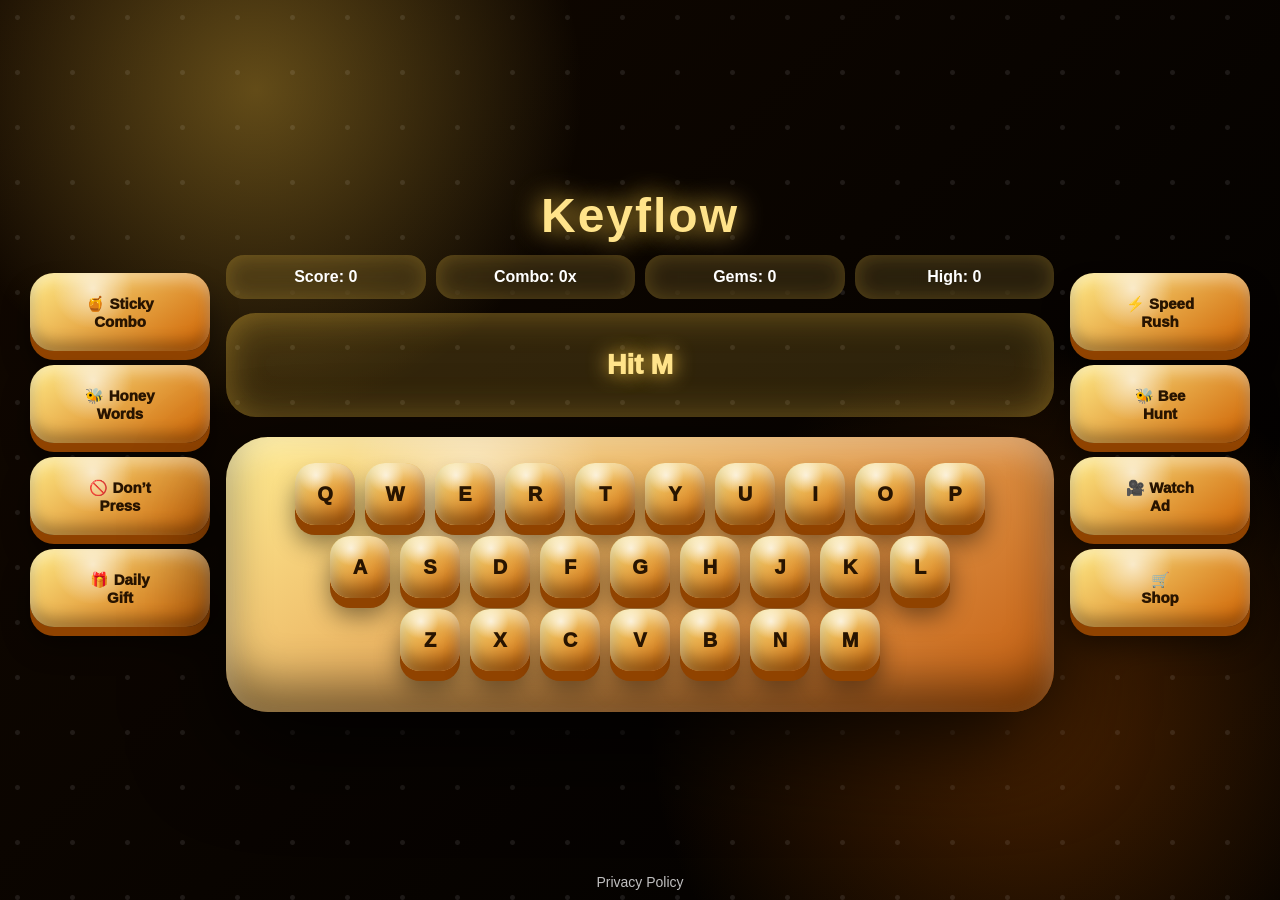
==== index.html @ b87bc8e7 "Update index.html" ====
<!DOCTYPE html>
<html>
<head>
  <title>Keyflow</title>
  <style>
    * { box-sizing: border-box; }

    :root {
      --bg1:#120800; --bg2:#000;
      --panel:rgba(255,210,90,.14);
      --accent:#ffe38a;
      --key1:#ffeb87; --key2:#cd5f00;
      --keyText:#281400;
      --glow:#ffcc45;
    }

    body {
      margin: 0;
      min-height: 100vh;
      background:
        radial-gradient(circle at 20% 10%, color-mix(in srgb, var(--glow) 35%, transparent), transparent 25%),
        radial-gradient(circle at 80% 80%, color-mix(in srgb, var(--key2) 35%, transparent), transparent 30%),
        linear-gradient(135deg, var(--bg1), var(--bg2));
      display: flex;
      justify-content: center;
      align-items: center;
      font-family: -apple-system, BlinkMacSystemFont, "Segoe UI", sans-serif;
      color: white;
      overflow: hidden;
    }

    body::before {
      content: "";
      position: fixed;
      inset: -120px;
      background: radial-gradient(circle, rgba(255,255,255,.16) 0 2px, transparent 3px);
      background-size: 55px 55px;
      animation: drift 18s linear infinite;
      opacity: .55;
    }

    @keyframes drift { to { transform: translateY(90px); } }

    .app {
      position: relative;
      z-index: 2;
      width: 98vw;
      max-width: 1220px;
      display: grid;
      grid-template-columns: 180px 1fr 180px;
      gap: 16px;
      align-items: center;
    }

    .panel { display: flex; flex-direction: column; gap: 14px; }

    .mode-btn {
      min-height: 78px;
      border: 0;
      border-radius: 24px;
      cursor: pointer;
      font-weight: 1000;
      font-size: 15px;
      color: var(--keyText);
      background:
        radial-gradient(circle at 35% 20%, rgba(255,255,255,.65), transparent 30%),
        linear-gradient(145deg, var(--key1), var(--key2));
      box-shadow:
        inset 0 8px 14px rgba(255,255,255,.35),
        inset 0 -10px 14px rgba(0,0,0,.28),
        0 9px 0 color-mix(in srgb, var(--key2) 70%, #000),
        0 18px 28px rgba(0,0,0,.45);
      transition: .1s ease;
    }

    .mode-btn:active {
      transform: translateY(8px) scale(.96);
      box-shadow: inset 0 14px 20px rgba(0,0,0,.45), 0 2px 0 #000;
    }

    .main { text-align: center; }

    h1 {
      font-size: 48px;
      margin: 0 0 12px;
      letter-spacing: 2px;
      color: var(--accent);
      text-shadow: 0 0 28px var(--glow);
    }

    .hud {
      display: grid;
      grid-template-columns: repeat(4,1fr);
      gap: 10px;
      margin-bottom: 14px;
    }

    .hud div {
      padding: 13px;
      border-radius: 18px;
      background: var(--panel);
      backdrop-filter: blur(12px);
      font-weight: 900;
      box-shadow: inset 0 0 20px color-mix(in srgb, var(--glow) 22%, transparent);
    }

    .screen {
      height: 104px;
      margin-bottom: 20px;
      border-radius: 30px;
      background: color-mix(in srgb, var(--glow) 16%, transparent);
      display: flex;
      align-items: center;
      justify-content: center;
      box-shadow: inset 0 0 36px color-mix(in srgb, var(--glow) 35%, transparent);
      padding: 12px;
    }

    #message {
      font-size: 27px;
      font-weight: 950;
      color: var(--accent);
      text-shadow: 0 0 20px var(--glow);
    }

    #keyboard {
      padding: 26px 20px 30px;
      border-radius: 42px;
      background:
        radial-gradient(circle at 30% 12%, rgba(255,255,255,.45), transparent 20%),
        linear-gradient(145deg, color-mix(in srgb, var(--key1) 90%, white), color-mix(in srgb, var(--key2) 95%, black));
      box-shadow:
        inset 0 16px 28px rgba(255,255,255,.25),
        inset 0 -30px 44px rgba(0,0,0,.45),
        0 36px 92px rgba(0,0,0,.75);
      transition: .25s ease;
    }

    .key-row {
      display: flex;
      justify-content: center;
      gap: 10px;
      margin-bottom: 11px;
    }

    .middle-row { padding-left: 30px; padding-right: 30px; }
    .bottom-letters { padding-left: 70px; padding-right: 70px; }

    .key {
      width: 60px;
      height: 62px;
      border: 0;
      border-radius: 20px;
      cursor: pointer;
      font-size: 20px;
      font-weight: 1000;
      color: var(--keyText);
      background:
        radial-gradient(circle at 35% 20%, rgba(255,255,255,.72), transparent 28%),
        linear-gradient(145deg, var(--key1), var(--key2));
      box-shadow:
        inset 0 10px 14px rgba(255,255,255,.42),
        inset 0 -12px 16px rgba(0,0,0,.32),
        0 10px 0 color-mix(in srgb, var(--key2) 70%, #000),
        0 18px 24px rgba(0,0,0,.45);
      transition: .08s ease;
    }

    .key.pressed {
      transform: translateY(9px) scale(.96,.86);
      filter: saturate(1.35) brightness(.95);
      box-shadow:
        inset 0 16px 24px rgba(0,0,0,.55),
        0 2px 0 color-mix(in srgb, var(--key2) 70%, #000);
    }

    .key.target-key { animation: pulse .65s infinite alternate; }
    .key.danger-key { animation: danger .55s infinite alternate; }

    @keyframes pulse {
      from { filter: brightness(1); box-shadow: 0 0 16px var(--glow), 0 10px 0 color-mix(in srgb, var(--key2) 70%, #000); }
      to { filter: brightness(1.25); box-shadow: 0 0 46px var(--accent), 0 10px 0 color-mix(in srgb, var(--key2) 70%, #000); }
    }

    @keyframes danger {
      from { box-shadow: 0 0 14px #ff3b1f, 0 10px 0 #5c1800; }
      to { box-shadow: 0 0 42px #ff1a00, 0 10px 0 #5c1800; }
    }

    .particle {
      position: fixed;
      width: 8px;
      height: 8px;
      border-radius: 50%;
      background: var(--accent);
      pointer-events: none;
      animation: pop .75s ease-out forwards;
      z-index: 99;
    }

    @keyframes pop {
      to { transform: translate(var(--x), var(--y)) scale(0); opacity: 0; }
    }

    .modal {
      position: fixed;
      inset: 0;
      background: rgba(0,0,0,.75);
      display: none;
      justify-content: center;
      align-items: center;
      z-index: 50;
    }

    .modal-box {
      width: 90%;
      max-width: 620px;
      padding: 26px;
      border-radius: 32px;
      background: linear-gradient(145deg, var(--key1), var(--key2));
      color: var(--keyText);
      box-shadow: 0 30px 90px rgba(0,0,0,.8);
    }

    .shop-item {
      background: rgba(255,255,255,.25);
      padding: 14px;
      border-radius: 18px;
      margin: 10px 0;
      font-weight: 900;
      display: flex;
      justify-content: space-between;
      align-items: center;
    }

    .buy, .close {
      padding: 10px 14px;
      border: 0;
      border-radius: 14px;
      font-weight: 900;
      cursor: pointer;
      background: #241000;
      color: var(--accent);
    }

    .ad-screen {
      position: fixed;
      inset: 0;
      background: #000;
      display: none;
      justify-content: center;
      align-items: center;
      z-index: 999;
      text-align: center;
      padding: 30px;
    }

    .ad-box {
      max-width: 520px;
      width: 90%;
      border-radius: 28px;
      padding: 34px;
      background: #050505;
      border: 1px solid rgba(255,255,255,.12);
      box-shadow: 0 0 60px rgba(255,200,80,.18);
    }

    .ad-box h2 {
      margin: 0 0 12px;
      color: #ffe38a;
      font-size: 32px;
    }

    #adCountdown {
      font-size: 54px;
      font-weight: 1000;
      color: #fff;
      margin: 18px 0;
    }

    #adNote {
      color: rgba(255,255,255,.7);
      font-weight: 700;
    }

    footer {
      position: fixed;
      bottom: 10px;
      left: 0;
      width: 100%;
      text-align: center;
      font-size: 14px;
      opacity: .75;
      z-index: 100;
    }

    footer a {
      color: white;
      text-decoration: none;
    }

    @media (max-width: 900px) {
      body { overflow: auto; padding: 18px 0 50px; }
      .app { grid-template-columns: 1fr; }
      .panel { flex-direction: row; flex-wrap: wrap; justify-content: center; }
      .mode-btn { width: 46%; min-height: 66px; }
      h1 { font-size: 38px; }
      .hud { grid-template-columns: repeat(2,1fr); }
      .key { width: 33px; height: 46px; border-radius: 14px; font-size: 12px; }
      .key-row { gap: 6px; }
      .middle-row { padding-left: 14px; padding-right: 14px; }
      .bottom-letters { padding-left: 34px; padding-right: 34px; }
    }
  </style>
</head>

<body>
  <div class="app">
    <div class="panel left">
      <button class="mode-btn" onclick="setMode('combo')">🍯 Sticky<br>Combo</button>
      <button class="mode-btn" onclick="setMode('words')">🐝 Honey<br>Words</button>
      <button class="mode-btn" onclick="setMode('dont')">🚫 Don’t<br>Press</button>
      <button class="mode-btn" onclick="claimDaily()">🎁 Daily<br>Gift</button>
    </div>

    <div class="main">
      <h1>Keyflow</h1>

      <div class="hud">
        <div>Score: <span id="score">0</span></div>
        <div>Combo: <span id="combo">0</span>x</div>
        <div>Gems: <span id="gems">0</span></div>
        <div>High: <span id="highScore">0</span></div>
      </div>

      <div class="screen">
        <div id="message">press the target key</div>
      </div>

      <div id="keyboard">
        <div class="key-row">
          <button class="key" data-key="Q">Q</button><button class="key" data-key="W">W</button><button class="key" data-key="E">E</button><button class="key" data-key="R">R</button><button class="key" data-key="T">T</button><button class="key" data-key="Y">Y</button><button class="key" data-key="U">U</button><button class="key" data-key="I">I</button><button class="key" data-key="O">O</button><button class="key" data-key="P">P</button>
        </div>
        <div class="key-row middle-row">
          <button class="key" data-key="A">A</button><button class="key" data-key="S">S</button><button class="key" data-key="D">D</button><button class="key" data-key="F">F</button><button class="key" data-key="G">G</button><button class="key" data-key="H">H</button><button class="key" data-key="J">J</button><button class="key" data-key="K">K</button><button class="key" data-key="L">L</button>
        </div>
        <div class="key-row bottom-letters">
          <button class="key" data-key="Z">Z</button><button class="key" data-key="X">X</button><button class="key" data-key="C">C</button><button class="key" data-key="V">V</button><button class="key" data-key="B">B</button><button class="key" data-key="N">N</button><button class="key" data-key="M">M</button>
        </div>
      </div>
    </div>

    <div class="panel right">
      <button class="mode-btn" onclick="setMode('speed')">⚡ Speed<br>Rush</button>
      <button class="mode-btn" onclick="setMode('bee')">🐝 Bee<br>Hunt</button>
      <button class="mode-btn" onclick="watchAd()">🎥 Watch<br>Ad</button>
      <button class="mode-btn" onclick="openShop()">🛒<br>Shop</button>
    </div>
  </div>

  <div class="modal" id="shop">
    <div class="modal-box">
      <h2>🛒 Keyflow Shop</h2>
      <div class="shop-item"><span>🍯 Honey Classic</span><button class="buy" onclick="buyTheme('honey',0)">Free</button></div>
      <div class="shop-item"><span>⚡ Neon Cyber</span><button class="buy" onclick="buyTheme('neon',120)">120 Gems</button></div>
      <div class="shop-item"><span>💎 Glass Ice</span><button class="buy" onclick="buyTheme('glass',140)">140 Gems</button></div>
      <div class="shop-item"><span>🌌 Galaxy Flow</span><button class="buy" onclick="buyTheme('galaxy',180)">180 Gems</button></div>
      <div class="shop-item"><span>🍓 Strawberry Goo</span><button class="buy" onclick="buyTheme('strawberry',160)">160 Gems</button></div>
      <div class="shop-item"><span>🖤 Void Honey</span><button class="buy" onclick="buyTheme('void',220)">220 Gems</button></div>
      <p style="font-weight:900;">Gems are earned by playing or watching ads. Shop is mock/demo for now.</p>
      <button class="close" onclick="closeShop()">Close</button>
    </div>
  </div>

  <div class="ad-screen" id="adScreen">
    <div class="ad-box">
      <h2>No ad available at the moment</h2>
      <p id="adNote">Simulated rewarded ad for testing.</p>
      <div id="adCountdown">10</div>
      <p>Reward unlocks when the timer finishes.</p>
    </div>
  </div>

  <footer>
    <a href="privacy.html">Privacy Policy</a>
  </footer>

  <script>
    const letters = "QWERTYUIOPASDFGHJKLZXCVBNM".split("");
    const words = ["HONEY", "BEE", "FLOW", "GOLD", "STICKY", "KEY", "BUZZ", "GLOW"];

    const themes = {
      honey:{bg1:"#120800",bg2:"#000",panel:"rgba(255,210,90,.14)",accent:"#ffe38a",key1:"#ffeb87",key2:"#cd5f00",text:"#281400",glow:"#ffcc45",sound:"honey"},
      neon:{bg1:"#001216",bg2:"#020003",panel:"rgba(0,240,255,.12)",accent:"#75f7ff",key1:"#85f7ff",key2:"#005d75",text:"#00151a",glow:"#00f0ff",sound:"neon"},
      glass:{bg1:"#071018",bg2:"#000",panel:"rgba(210,245,255,.13)",accent:"#dff9ff",key1:"#e8fbff",key2:"#74a6c9",text:"#06131a",glow:"#b7f3ff",sound:"glass"},
      galaxy:{bg1:"#16002a",bg2:"#000",panel:"rgba(190,120,255,.14)",accent:"#f0c7ff",key1:"#f1b8ff",key2:"#5c1dba",text:"#160026",glow:"#b056ff",sound:"neon"},
      strawberry:{bg1:"#2a0010",bg2:"#050000",panel:"rgba(255,120,160,.15)",accent:"#ffd0df",key1:"#ffd1df",key2:"#d82364",text:"#2b0010",glow:"#ff4f91",sound:"honey"},
      void:{bg1:"#050505",bg2:"#000",panel:"rgba(255,255,255,.08)",accent:"#f5d37a",key1:"#333",key2:"#050505",text:"#f5d37a",glow:"#f5d37a",sound:"neon"}
    };

    const sounds = {
      honey:"https://tmpfiles.org/dl/wwwgU01Ubd7l/universfield-slime-impact-3524731-audiotrimmer.com2.mp3",
      glass:"https://tmpfiles.org/dl/wTwCUPuEchSd/freesound_community-ding-101377-audiotrimmer.com.mp3",
      neon:"https://tmpfiles.org/dl/wQwiUVuOLHPD/ahmed_abdulaal-laser-312360.mp3"
    };

    const scoreEl = document.getElementById("score");
    const comboEl = document.getElementById("combo");
    const gemsEl = document.getElementById("gems");
    const highScoreEl = document.getElementById("highScore");
    const messageEl = document.getElementById("message");
    const keys = document.querySelectorAll(".key");
    const adScreen = document.getElementById("adScreen");
    const adCountdown = document.getElementById("adCountdown");

    let score = Number(localStorage.getItem("score")) || 0;
    let gems = Number(localStorage.getItem("gems")) || 0;
    let highScore = Number(localStorage.getItem("highScore")) || 0;
    let ownedThemes = JSON.parse(localStorage.getItem("ownedThemes") || '["honey"]');
    let currentTheme = localStorage.getItem("theme") || "honey";
    let combo = 0, target = "", mode = "combo", wordTarget = "", wordProgress = "", beeTargets = [];
    let roundStartTime = Date.now();
    let adRunning = false;

    scoreEl.textContent = score;
    gemsEl.textContent = gems;
    highScoreEl.textContent = highScore;

    function applyTheme(name) {
      const t = themes[name];
      currentTheme = name;
      localStorage.setItem("theme", name);
      document.documentElement.style.setProperty("--bg1", t.bg1);
      document.documentElement.style.setProperty("--bg2", t.bg2);
      document.documentElement.style.setProperty("--panel", t.panel);
      document.documentElement.style.setProperty("--accent", t.accent);
      document.documentElement.style.setProperty("--key1", t.key1);
      document.documentElement.style.setProperty("--key2", t.key2);
      document.documentElement.style.setProperty("--keyText", t.text);
      document.documentElement.style.setProperty("--glow", t.glow);
    }

    function save() {
      localStorage.setItem("score", score);
      localStorage.setItem("gems", gems);
      localStorage.setItem("highScore", highScore);
      localStorage.setItem("ownedThemes", JSON.stringify(ownedThemes));
    }

    function playSound() {
      const t = themes[currentTheme];
      const sound = new Audio(sounds[t.sound]);
      sound.volume = 0.85;
      sound.play();
    }

    function particles() {
      for (let i = 0; i < 14; i++) {
        const p = document.createElement("div");
        p.className = "particle";
        p.style.left = "50%";
        p.style.top = "50%";
        p.style.setProperty("--x", (Math.random()*240-120) + "px");
        p.style.setProperty("--y", (Math.random()*240-120) + "px");
        document.body.appendChild(p);
        setTimeout(() => p.remove(), 750);
      }
    }

    function pressVisual(keyName) {
      const key = document.querySelector(`[data-key="${keyName}"]`);
      if (!key) return;
      key.classList.add("pressed");
      setTimeout(() => key.classList.remove("pressed"), 110);
    }

    function clearKeys() {
      document.querySelectorAll(".target-key, .danger-key").forEach(k => k.classList.remove("target-key","danger-key"));
    }

    function glow(keyName, type="target-key") {
      const key = document.querySelector(`[data-key="${keyName}"]`);
      if (key) key.classList.add(type);
    }

    function randomLetter(except=[]) {
      let pick;
      do { pick = letters[Math.floor(Math.random()*letters.length)]; }
      while (except.includes(pick));
      return pick;
    }

    function setMode(newMode) {
      mode = newMode;
      combo = 0;
      comboEl.textContent = combo;
      newRound();
    }

    function newRound() {
      clearKeys();
      roundStartTime = Date.now();

      if (mode === "combo" || mode === "speed") {
        target = randomLetter();
        messageEl.textContent = mode === "speed" ? "SPEED! Hit " + target : "Hit " + target;
        glow(target);
      }

      if (mode === "words") {
        wordTarget = words[Math.floor(Math.random()*words.length)];
        wordProgress = "";
        target = wordTarget[0];
        messageEl.textContent = "Type: " + wordTarget;
        glow(target);
      }

      if (mode === "dont") {
        target = randomLetter();
        messageEl.textContent = "Don't press " + target;
        glow(target, "danger-key");
      }

      if (mode === "bee") {
        beeTargets = [randomLetter(), randomLetter(), randomLetter()];
        messageEl.textContent = "Bee Hunt: " + beeTargets.join(" ");
        beeTargets.forEach(k => glow(k));
      }
    }

    function correct(points=10) {
      combo++;
      score += points + combo;
      gems += 1;
      if (score > highScore) highScore = score;
      scoreEl.textContent = score;
      comboEl.textContent = combo;
      gemsEl.textContent = gems;
      highScoreEl.textContent = highScore;
      particles();
      save();
    }

    function wrong() {
      combo = 0;
      comboEl.textContent = combo;
      messageEl.textContent = "Miss!";
    }

    function triggerKey(keyName) {
      playSound();
      pressVisual(keyName);

      if (mode === "combo") {
        keyName === target ? correct(10) : wrong();
        newRound();
      } else if (mode === "speed") {
        if (keyName === target) {
          const reaction = Date.now() - roundStartTime;
          const bonus = Math.max(5, Math.floor(45 - reaction / 50));
          correct(20 + bonus);
          messageEl.textContent = "Speed bonus +" + bonus;
        } else wrong();
        newRound();
      } else if (mode === "dont") {
        keyName === target ? wrong() : correct(6);
        newRound();
      } else if (mode === "words") {
        if (keyName === target) {
          wordProgress += keyName;
          correct(12);
          if (wordProgress === wordTarget) {
            score += 40;
            messageEl.textContent = "Word cleared!";
            save();
            newRound();
          } else {
            clearKeys();
            target = wordTarget[wordProgress.length];
            messageEl.textContent = wordProgress + " / " + wordTarget;
            glow(target);
          }
        } else { wrong(); newRound(); }
      } else if (mode === "bee") {
        if (beeTargets.includes(keyName)) {
          correct(12);
          beeTargets = beeTargets.filter(k => k !== keyName);
          clearKeys();
          beeTargets.forEach(k => glow(k));
          if (beeTargets.length === 0) {
            score += 50;
            messageEl.textContent = "Bee Hunt cleared!";
            save();
            newRound();
          } else {
            messageEl.textContent = "Bees left: " + beeTargets.join(" ");
          }
        } else { wrong(); newRound(); }
      }
    }

    keys.forEach(key => key.addEventListener("click", () => triggerKey(key.dataset.key)));

    document.addEventListener("keydown", e => {
      const key = e.key.toUpperCase();
      if (/^[A-Z]$/.test(key)) triggerKey(key);
    });

    function claimDaily() {
      const today = new Date().toDateString();
      if (localStorage.getItem("daily") === today) {
        messageEl.textContent = "Daily gift already claimed!";
        return;
      }
      gems += 50;
      localStorage.setItem("daily", today);
      gemsEl.textContent = gems;
      messageEl.textContent = "Daily gift: +50 gems!";
      save();
    }

    function watchAd() {
      if (adRunning) return;
      adRunning = true;

      let seconds = 10;
      adCountdown.textContent = seconds;
      adScreen.style.display = "flex";

      const timer = setInterval(() => {
        seconds--;
        adCountdown.textContent = seconds;

        if (seconds <= 0) {
          clearInterval(timer);

          gems += 25;
          gemsEl.textContent = gems;
          save();

          adScreen.style.display = "none";
          messageEl.textContent = "Ad reward complete! +25 gems";
          adRunning = false;

          // FUTURE REAL AD SETUP:
          // Replace this simulated black ad screen with a real rewarded ad provider later.
          // Only give gems after the real ad successfully finishes.
        }
      }, 1000);
    }

    function buyTheme(name,cost) {
      if (ownedThemes.includes(name)) {
        applyTheme(name);
        messageEl.textContent = "Equipped: " + name;
        closeShop();
        return;
      }

      if (gems < cost) {
        messageEl.textContent = "Not enough gems!";
        return;
      }

      gems -= cost;
      ownedThemes.push(name);
      gemsEl.textContent = gems;
      applyTheme(name);
      messageEl.textContent = "Unlocked: " + name;
      save();
      closeShop();
    }

    function openShop() { document.getElementById("shop").style.display = "flex"; }
    function closeShop() { document.getElementById("shop").style.display = "none"; }

    applyTheme(currentTheme);
    newRound();
  </script>
</body>
</html>
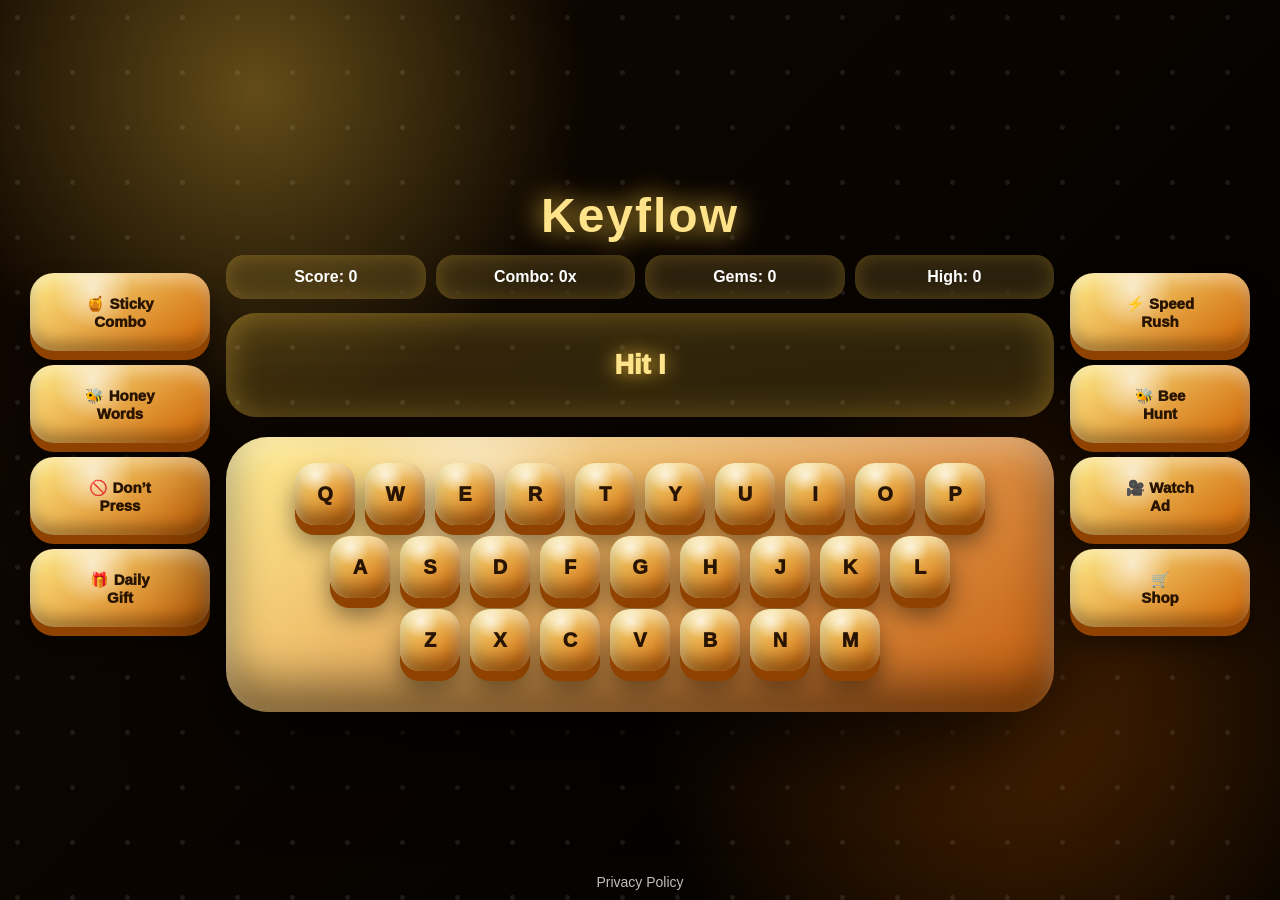
==== commit 35ffc899: "Update print statement from 'Hello' to 'Goodbye'" ====
--- a/index.html
+++ b/index.html
@@ -214,7 +214,9 @@
 
     .modal-box {
       width: 90%;
-      max-width: 620px;
+      max-width: 680px;
+      max-height: 88vh;
+      overflow: auto;
       padding: 26px;
       border-radius: 32px;
       background: linear-gradient(145deg, var(--key1), var(--key2));
@@ -231,6 +233,7 @@
       display: flex;
       justify-content: space-between;
       align-items: center;
+      gap: 12px;
     }
 
     .buy, .close {
@@ -241,6 +244,7 @@
       cursor: pointer;
       background: #241000;
       color: var(--accent);
+      white-space: nowrap;
     }
 
     .ad-screen {
@@ -276,11 +280,6 @@
       font-weight: 1000;
       color: #fff;
       margin: 18px 0;
-    }
-
-    #adNote {
-      color: rgba(255,255,255,.7);
-      font-weight: 700;
     }
 
     footer {
@@ -361,12 +360,24 @@
   <div class="modal" id="shop">
     <div class="modal-box">
       <h2>🛒 Keyflow Shop</h2>
+
       <div class="shop-item"><span>🍯 Honey Classic</span><button class="buy" onclick="buyTheme('honey',0)">Free</button></div>
       <div class="shop-item"><span>⚡ Neon Cyber</span><button class="buy" onclick="buyTheme('neon',120)">120 Gems</button></div>
       <div class="shop-item"><span>💎 Glass Ice</span><button class="buy" onclick="buyTheme('glass',140)">140 Gems</button></div>
       <div class="shop-item"><span>🌌 Galaxy Flow</span><button class="buy" onclick="buyTheme('galaxy',180)">180 Gems</button></div>
       <div class="shop-item"><span>🍓 Strawberry Goo</span><button class="buy" onclick="buyTheme('strawberry',160)">160 Gems</button></div>
       <div class="shop-item"><span>🖤 Void Honey</span><button class="buy" onclick="buyTheme('void',220)">220 Gems</button></div>
+      <div class="shop-item"><span>☣️ Toxic Slime</span><button class="buy" onclick="buyTheme('toxic',180)">180 Gems</button></div>
+      <div class="shop-item"><span>🌋 Lava Keys</span><button class="buy" onclick="buyTheme('lava',200)">200 Gems</button></div>
+      <div class="shop-item"><span>🌊 Ocean Glow</span><button class="buy" onclick="buyTheme('ocean',170)">170 Gems</button></div>
+      <div class="shop-item"><span>🍬 Candy Pop</span><button class="buy" onclick="buyTheme('candy',190)">190 Gems</button></div>
+      <div class="shop-item"><span>👑 Royal Keys</span><button class="buy" onclick="buyTheme('royal',230)">230 Gems</button></div>
+      <div class="shop-item"><span>💻 Cyber Blue</span><button class="buy" onclick="buyTheme('cyber',220)">220 Gems</button></div>
+      <div class="shop-item"><span>🌿 Mint Frost</span><button class="buy" onclick="buyTheme('mint',160)">160 Gems</button></div>
+      <div class="shop-item"><span>🔥 Inferno</span><button class="buy" onclick="buyTheme('inferno',240)">240 Gems</button></div>
+      <div class="shop-item"><span>🧊 Arctic Pulse</span><button class="buy" onclick="buyTheme('arctic',210)">210 Gems</button></div>
+      <div class="shop-item"><span>🟣 Purple Haze</span><button class="buy" onclick="buyTheme('purple',170)">170 Gems</button></div>
+
       <p style="font-weight:900;">Gems are earned by playing or watching ads. Shop is mock/demo for now.</p>
       <button class="close" onclick="closeShop()">Close</button>
     </div>
@@ -375,7 +386,7 @@
   <div class="ad-screen" id="adScreen">
     <div class="ad-box">
       <h2>No ad available at the moment</h2>
-      <p id="adNote">Simulated rewarded ad for testing.</p>
+      <p>Simulated rewarded ad for testing.</p>
       <div id="adCountdown">10</div>
       <p>Reward unlocks when the timer finishes.</p>
     </div>
@@ -393,15 +404,19 @@
       honey:{bg1:"#120800",bg2:"#000",panel:"rgba(255,210,90,.14)",accent:"#ffe38a",key1:"#ffeb87",key2:"#cd5f00",text:"#281400",glow:"#ffcc45",sound:"honey"},
       neon:{bg1:"#001216",bg2:"#020003",panel:"rgba(0,240,255,.12)",accent:"#75f7ff",key1:"#85f7ff",key2:"#005d75",text:"#00151a",glow:"#00f0ff",sound:"neon"},
       glass:{bg1:"#071018",bg2:"#000",panel:"rgba(210,245,255,.13)",accent:"#dff9ff",key1:"#e8fbff",key2:"#74a6c9",text:"#06131a",glow:"#b7f3ff",sound:"glass"},
-      galaxy:{bg1:"#16002a",bg2:"#000",panel:"rgba(190,120,255,.14)",accent:"#f0c7ff",key1:"#f1b8ff",key2:"#5c1dba",text:"#160026",glow:"#b056ff",sound:"neon"},
-      strawberry:{bg1:"#2a0010",bg2:"#050000",panel:"rgba(255,120,160,.15)",accent:"#ffd0df",key1:"#ffd1df",key2:"#d82364",text:"#2b0010",glow:"#ff4f91",sound:"honey"},
-      void:{bg1:"#050505",bg2:"#000",panel:"rgba(255,255,255,.08)",accent:"#f5d37a",key1:"#333",key2:"#050505",text:"#f5d37a",glow:"#f5d37a",sound:"neon"}
-    };
-
-    const sounds = {
-      honey:"https://tmpfiles.org/dl/wwwgU01Ubd7l/universfield-slime-impact-3524731-audiotrimmer.com2.mp3",
-      glass:"https://tmpfiles.org/dl/wTwCUPuEchSd/freesound_community-ding-101377-audiotrimmer.com.mp3",
-      neon:"https://tmpfiles.org/dl/wQwiUVuOLHPD/ahmed_abdulaal-laser-312360.mp3"
+      galaxy:{bg1:"#16002a",bg2:"#000",panel:"rgba(190,120,255,.14)",accent:"#f0c7ff",key1:"#f1b8ff",key2:"#5c1dba",text:"#160026",glow:"#b056ff",sound:"galaxy"},
+      strawberry:{bg1:"#2a0010",bg2:"#050000",panel:"rgba(255,120,160,.15)",accent:"#ffd0df",key1:"#ffd1df",key2:"#d82364",text:"#2b0010",glow:"#ff4f91",sound:"pop"},
+      void:{bg1:"#050505",bg2:"#000",panel:"rgba(255,255,255,.08)",accent:"#f5d37a",key1:"#333",key2:"#050505",text:"#f5d37a",glow:"#f5d37a",sound:"void"},
+      toxic:{bg1:"#001400",bg2:"#000",panel:"rgba(80,255,80,.12)",accent:"#b6ff7a",key1:"#c8ff76",key2:"#178a00",text:"#071500",glow:"#7cff2e",sound:"toxic"},
+      lava:{bg1:"#260500",bg2:"#000",panel:"rgba(255,80,20,.15)",accent:"#ffd08a",key1:"#ffb347",key2:"#b31300",text:"#260500",glow:"#ff3c00",sound:"lava"},
+      ocean:{bg1:"#001b2e",bg2:"#000",panel:"rgba(0,180,255,.13)",accent:"#a7ecff",key1:"#b8f3ff",key2:"#006c9c",text:"#00151f",glow:"#34cfff",sound:"ocean"},
+      candy:{bg1:"#21001d",bg2:"#050005",panel:"rgba(255,170,240,.15)",accent:"#ffd6fb",key1:"#ffd1f7",key2:"#e856c7",text:"#270020",glow:"#ff6ee7",sound:"candy"},
+      royal:{bg1:"#160014",bg2:"#030003",panel:"rgba(255,210,90,.12)",accent:"#ffe9a8",key1:"#ffe28a",key2:"#6d34c7",text:"#1c0020",glow:"#d8a8ff",sound:"royal"},
+      cyber:{bg1:"#020014",bg2:"#000",panel:"rgba(90,120,255,.13)",accent:"#b9c7ff",key1:"#adbaff",key2:"#2438c9",text:"#04091f",glow:"#6d7cff",sound:"cyber"},
+      mint:{bg1:"#001b12",bg2:"#000",panel:"rgba(120,255,200,.13)",accent:"#caffee",key1:"#c9ffe9",key2:"#00a878",text:"#002015",glow:"#55ffbf",sound:"mint"},
+      inferno:{bg1:"#2b0000",bg2:"#050000",panel:"rgba(255,90,30,.14)",accent:"#ffd1a1",key1:"#ffd27a",key2:"#d92300",text:"#2c0500",glow:"#ff6400",sound:"inferno"},
+      arctic:{bg1:"#001622",bg2:"#000",panel:"rgba(180,235,255,.14)",accent:"#e3fbff",key1:"#e9fdff",key2:"#4aa8d8",text:"#00141c",glow:"#9eeaff",sound:"arctic"},
+      purple:{bg1:"#140021",bg2:"#000",panel:"rgba(190,110,255,.14)",accent:"#e8c6ff",key1:"#e9c4ff",key2:"#8b2eff",text:"#1a0025",glow:"#b85cff",sound:"purple"}
     };
 
     const scoreEl = document.getElementById("score");
@@ -448,10 +463,45 @@
     }
 
     function playSound() {
-      const t = themes[currentTheme];
-      const sound = new Audio(sounds[t.sound]);
-      sound.volume = 0.85;
-      sound.play();
+      const audio = new (window.AudioContext || window.webkitAudioContext)();
+      const osc = audio.createOscillator();
+      const gain = audio.createGain();
+
+      const sound = themes[currentTheme].sound;
+
+      const settings = {
+        honey:{type:"sine",start:180,end:90,time:.12},
+        neon:{type:"square",start:620,end:240,time:.08},
+        glass:{type:"triangle",start:900,end:650,time:.10},
+        galaxy:{type:"sine",start:520,end:820,time:.14},
+        pop:{type:"triangle",start:320,end:170,time:.09},
+        void:{type:"sawtooth",start:120,end:60,time:.16},
+        toxic:{type:"square",start:260,end:430,time:.10},
+        lava:{type:"sawtooth",start:140,end:80,time:.18},
+        ocean:{type:"sine",start:240,end:160,time:.15},
+        candy:{type:"triangle",start:700,end:980,time:.08},
+        royal:{type:"sine",start:440,end:330,time:.13},
+        cyber:{type:"square",start:1000,end:520,time:.07},
+        mint:{type:"sine",start:660,end:420,time:.09},
+        inferno:{type:"sawtooth",start:210,end:95,time:.16},
+        arctic:{type:"triangle",start:980,end:720,time:.11},
+        purple:{type:"sine",start:360,end:540,time:.12}
+      };
+
+      const s = settings[sound];
+
+      osc.type = s.type;
+      osc.frequency.setValueAtTime(s.start, audio.currentTime);
+      osc.frequency.exponentialRampToValueAtTime(s.end, audio.currentTime + s.time);
+
+      gain.gain.setValueAtTime(0.18, audio.currentTime);
+      gain.gain.exponentialRampToValueAtTime(0.001, audio.currentTime + s.time);
+
+      osc.connect(gain);
+      gain.connect(audio.destination);
+
+      osc.start();
+      osc.stop(audio.currentTime + s.time);
     }
 
     function particles() {
@@ -633,18 +683,12 @@
 
         if (seconds <= 0) {
           clearInterval(timer);
-
           gems += 25;
           gemsEl.textContent = gems;
           save();
-
           adScreen.style.display = "none";
           messageEl.textContent = "Ad reward complete! +25 gems";
           adRunning = false;
-
-          // FUTURE REAL AD SETUP:
-          // Replace this simulated black ad screen with a real rewarded ad provider later.
-          // Only give gems after the real ad successfully finishes.
         }
       }, 1000);
     }
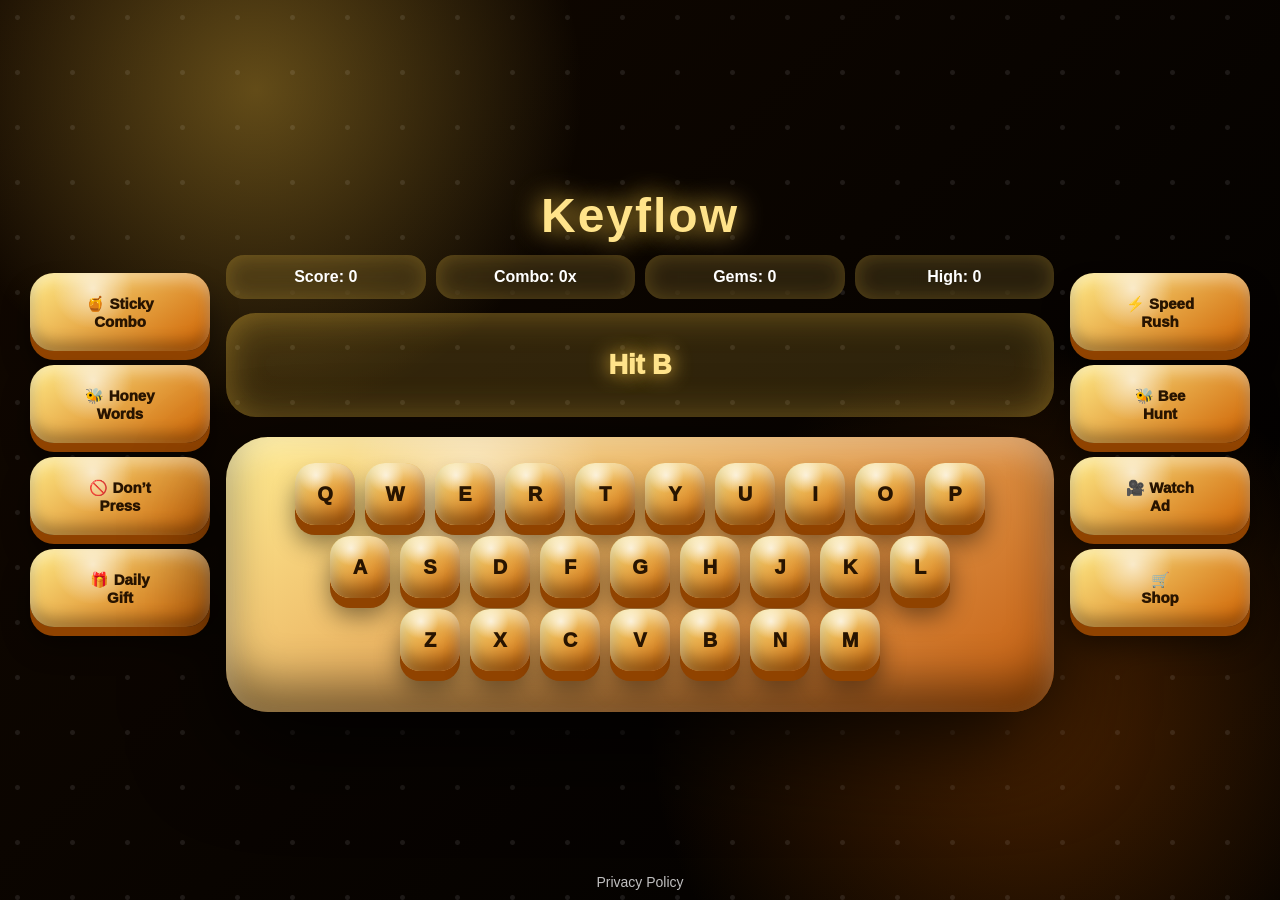
==== commit fdfa272e: "Update index.html" ====
--- a/index.html
+++ b/index.html
@@ -2,6 +2,7 @@
 <html>
 <head>
   <title>Keyflow</title>
+  <link rel="icon" type="image/png" href="icon.png">
   <style>
     * { box-sizing: border-box; }
 
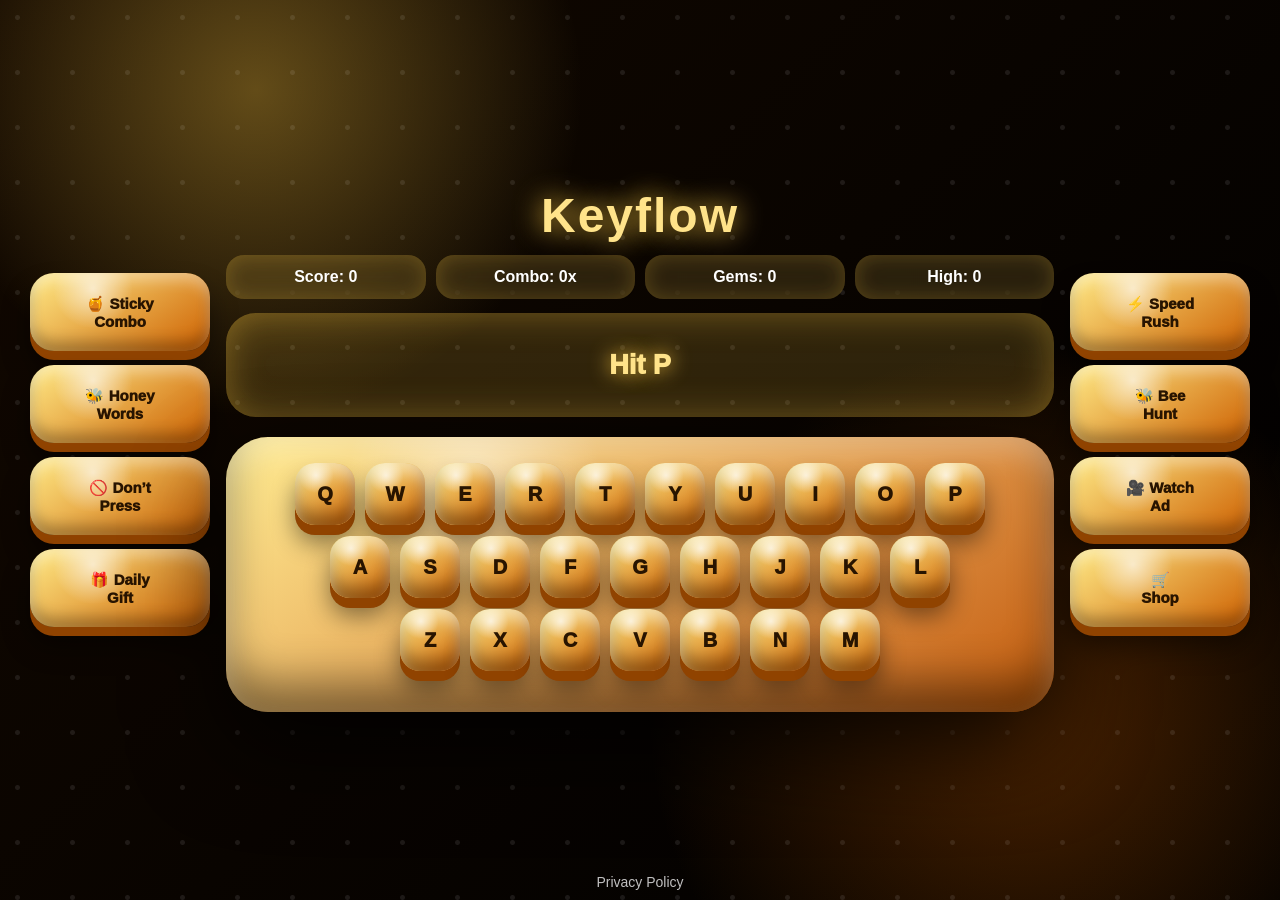
==== commit ed3a8d61: "Update index.html" ====
--- a/index.html
+++ b/index.html
@@ -2,6 +2,9 @@
 <html>
 <head>
   <title>Keyflow</title>
+  <script async src="https://pagead2.googlesyndication.com/pagead/js/adsbygoogle.js?client=ca-pub-4864966715167962"
+       crossorigin="anonymous"></script>
+  <link rel="icon" type="image/png" href="icon.png">
   <link rel="icon" type="image/png" href="icon.png">
   <style>
     * { box-sizing: border-box; }
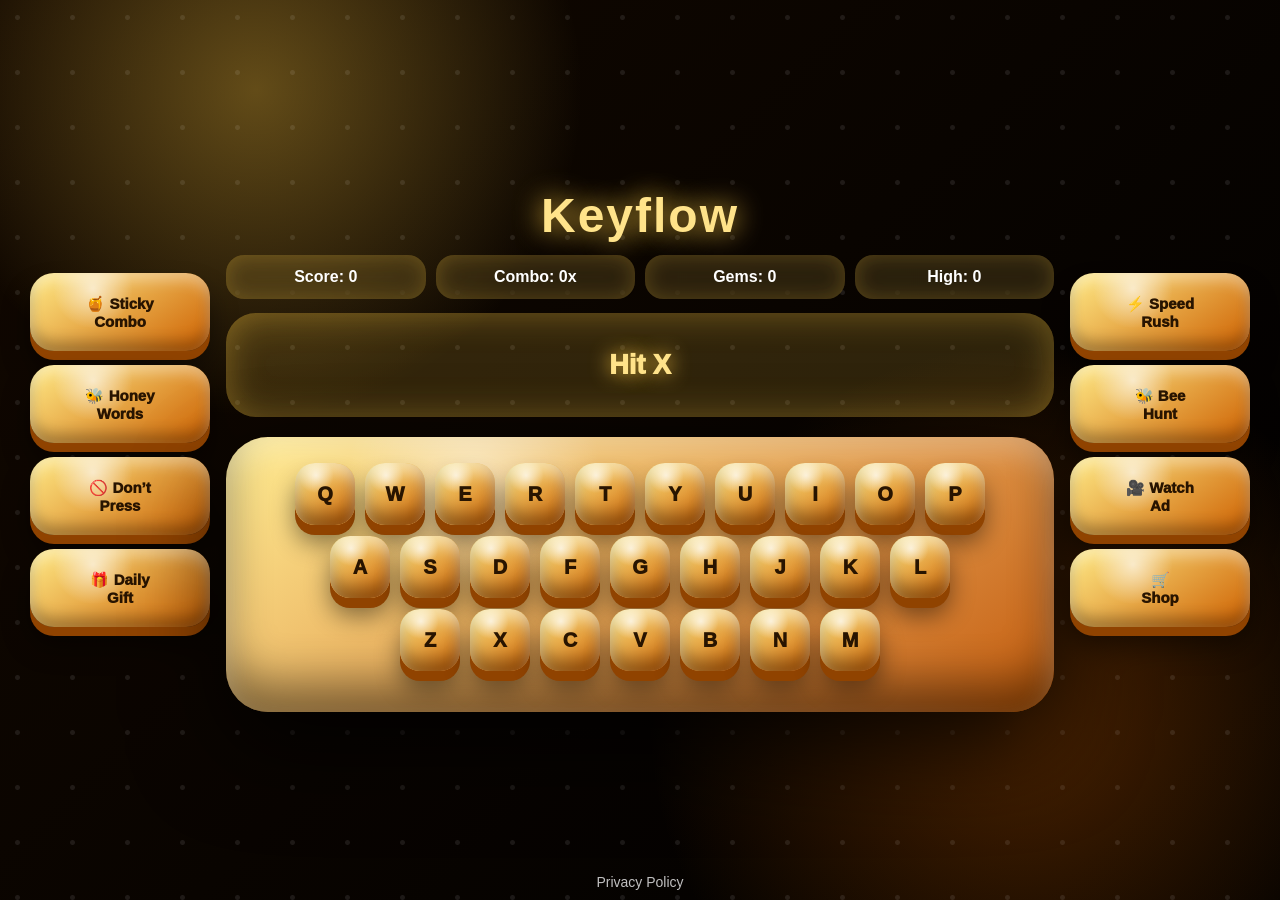
==== commit 7caab751: "Update index.html" ====
--- a/index.html
+++ b/index.html
@@ -4,6 +4,7 @@
   <title>Keyflow</title>
   <script async src="https://pagead2.googlesyndication.com/pagead/js/adsbygoogle.js?client=ca-pub-4864966715167962"
        crossorigin="anonymous"></script>
+  <head>
   <link rel="icon" type="image/png" href="icon.png">
   <link rel="icon" type="image/png" href="icon.png">
   <style>
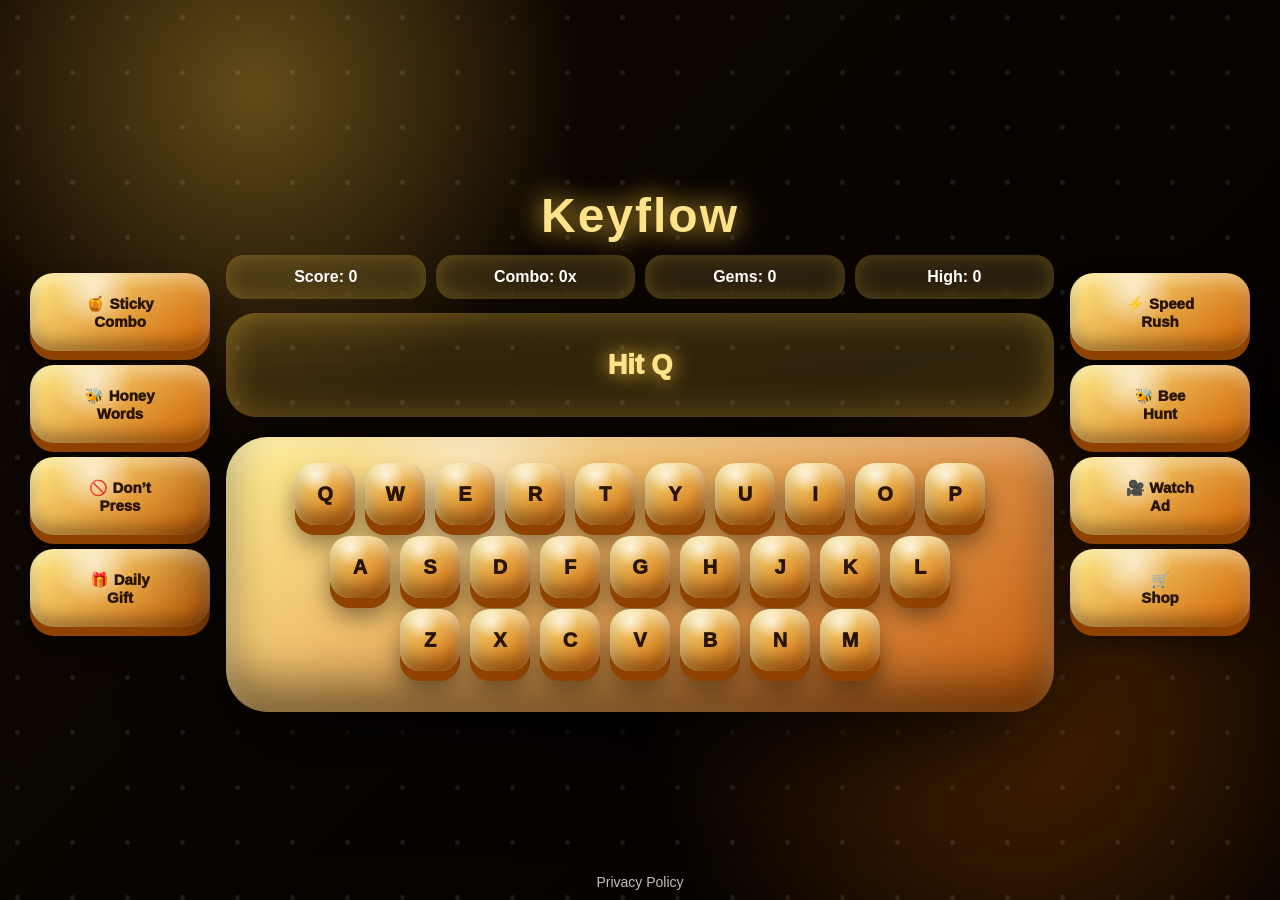
==== commit eb736742: "Update fmt.Println message from 'Hello' to 'Goodbye'" ====
--- a/index.html
+++ b/index.html
@@ -2,8 +2,11 @@
 <html>
 <head>
   <title>Keyflow</title>
+
   <script async src="https://pagead2.googlesyndication.com/pagead/js/adsbygoogle.js?client=ca-pub-4864966715167962"
        crossorigin="anonymous"></script>
+
+  <link rel="icon" type="image/png" href="icon.png">
   <head>
   <link rel="icon" type="image/png" href="icon.png">
   <link rel="icon" type="image/png" href="icon.png">
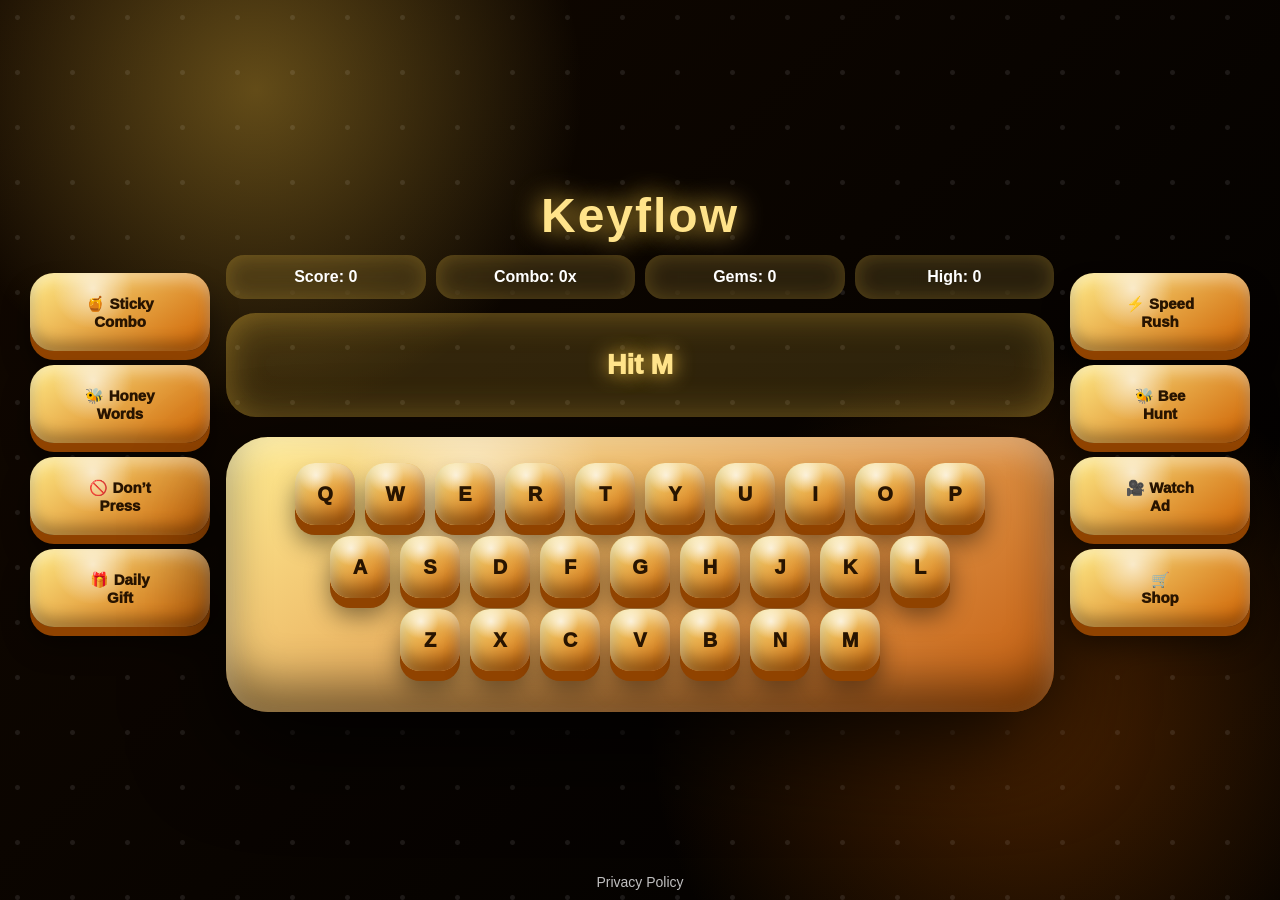
==== commit 387cf66c: "Update index.html" ====
--- a/index.html
+++ b/index.html
@@ -7,7 +7,6 @@
        crossorigin="anonymous"></script>
 
   <link rel="icon" type="image/png" href="icon.png">
-  <head>
   <link rel="icon" type="image/png" href="icon.png">
   <link rel="icon" type="image/png" href="icon.png">
   <style>
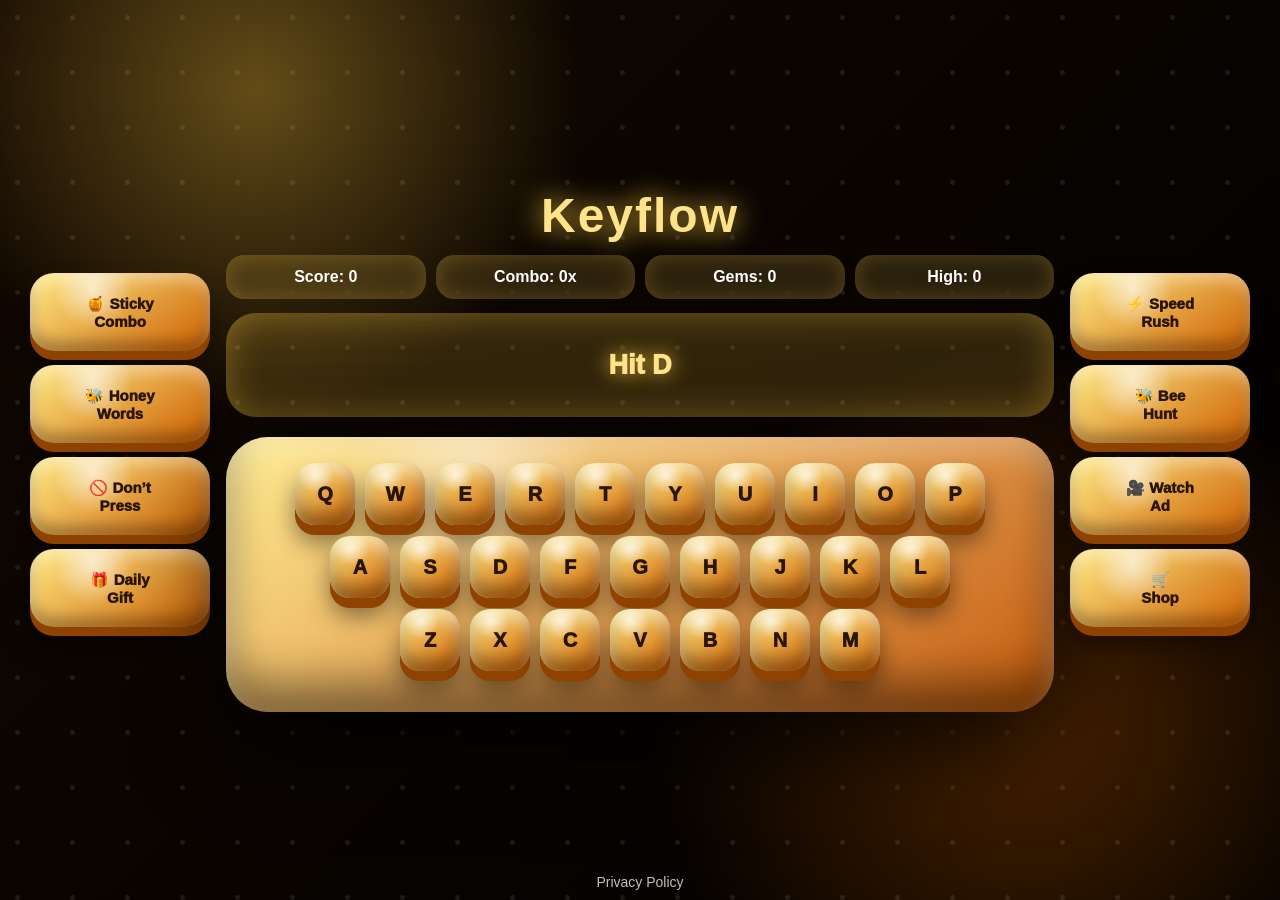
==== commit c84c877f: "Update index.html" ====
--- a/index.html
+++ b/index.html
@@ -2,10 +2,9 @@
 <html>
 <head>
   <title>Keyflow</title>
-
-  <script async src="https://pagead2.googlesyndication.com/pagead/js/adsbygoogle.js?client=ca-pub-4864966715167962"
-       crossorigin="anonymous"></script>
-
+ <script async src="https://pagead2.googlesyndication.com/pagead/js/adsbygoogle.js?client=ca-pub-4864966715167962"
+     crossorigin="anonymous"></script>
+</head>
   <link rel="icon" type="image/png" href="icon.png">
   <link rel="icon" type="image/png" href="icon.png">
   <link rel="icon" type="image/png" href="icon.png">
